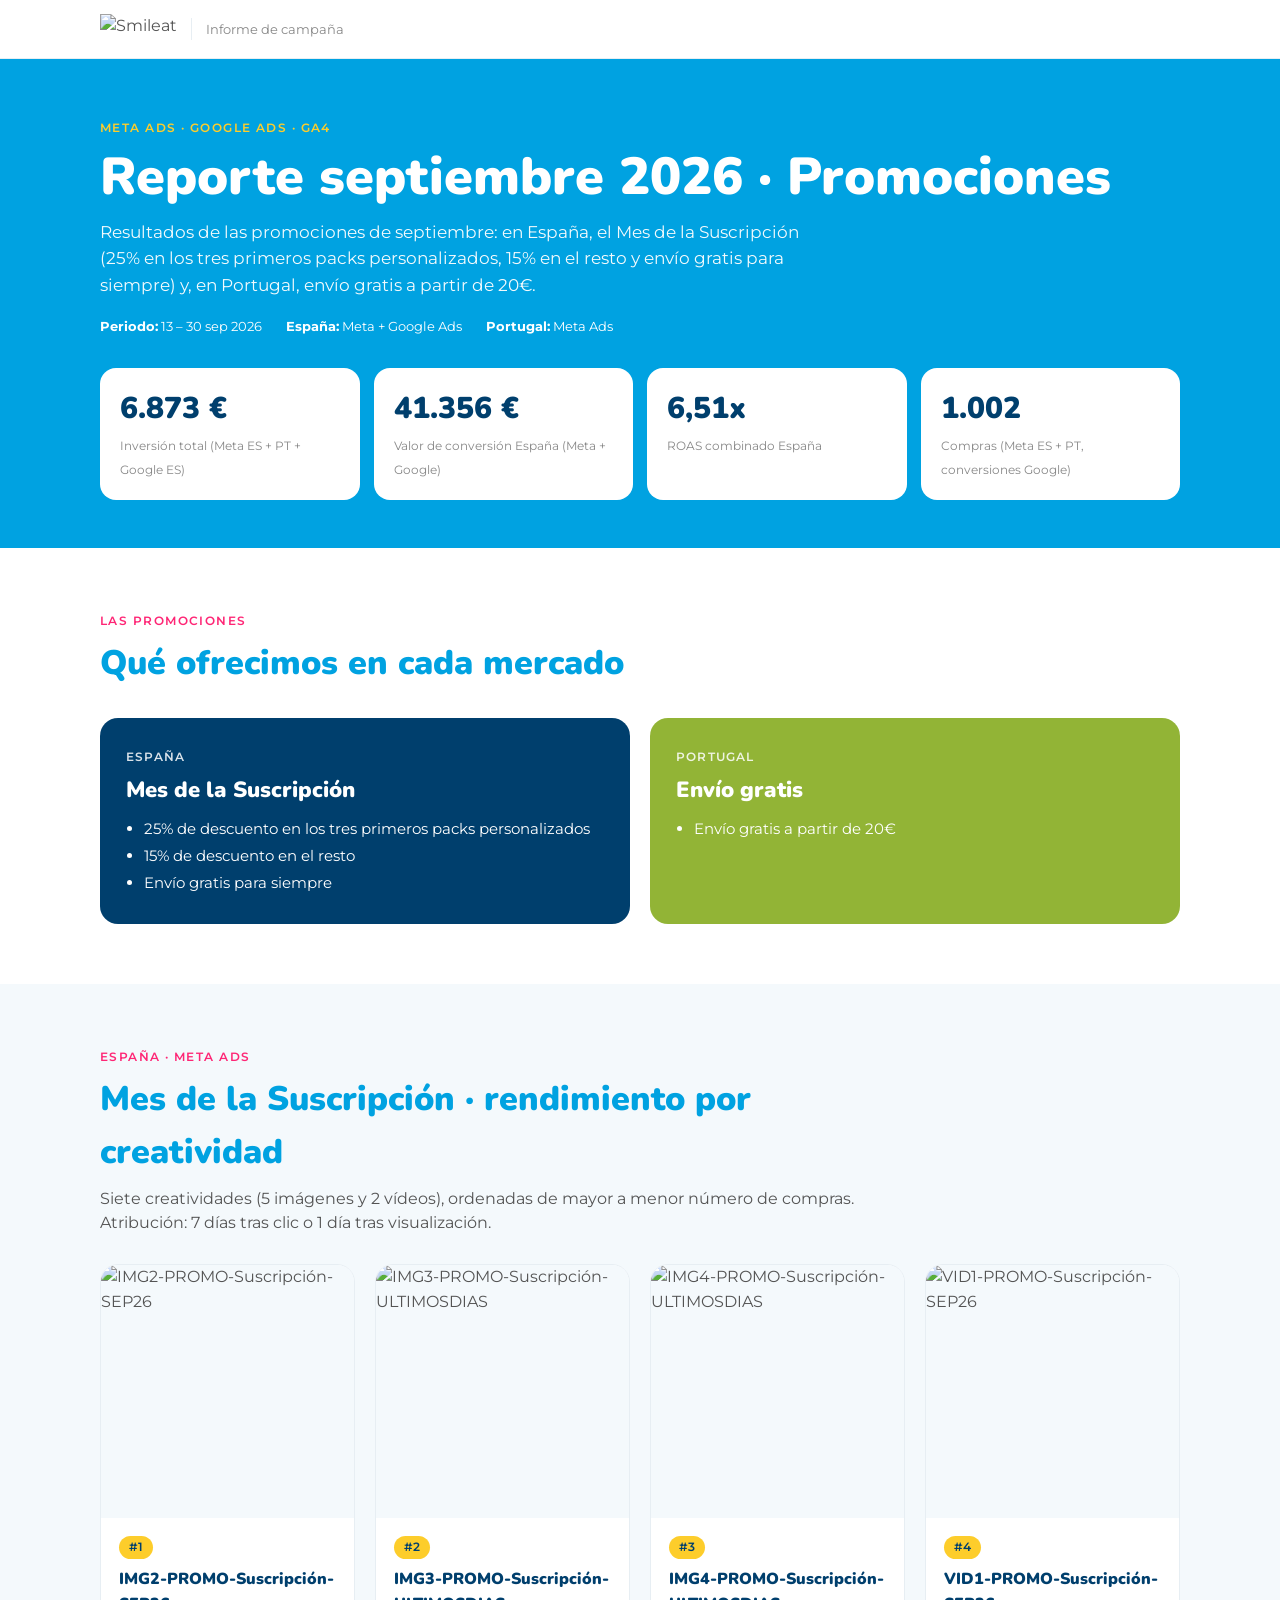
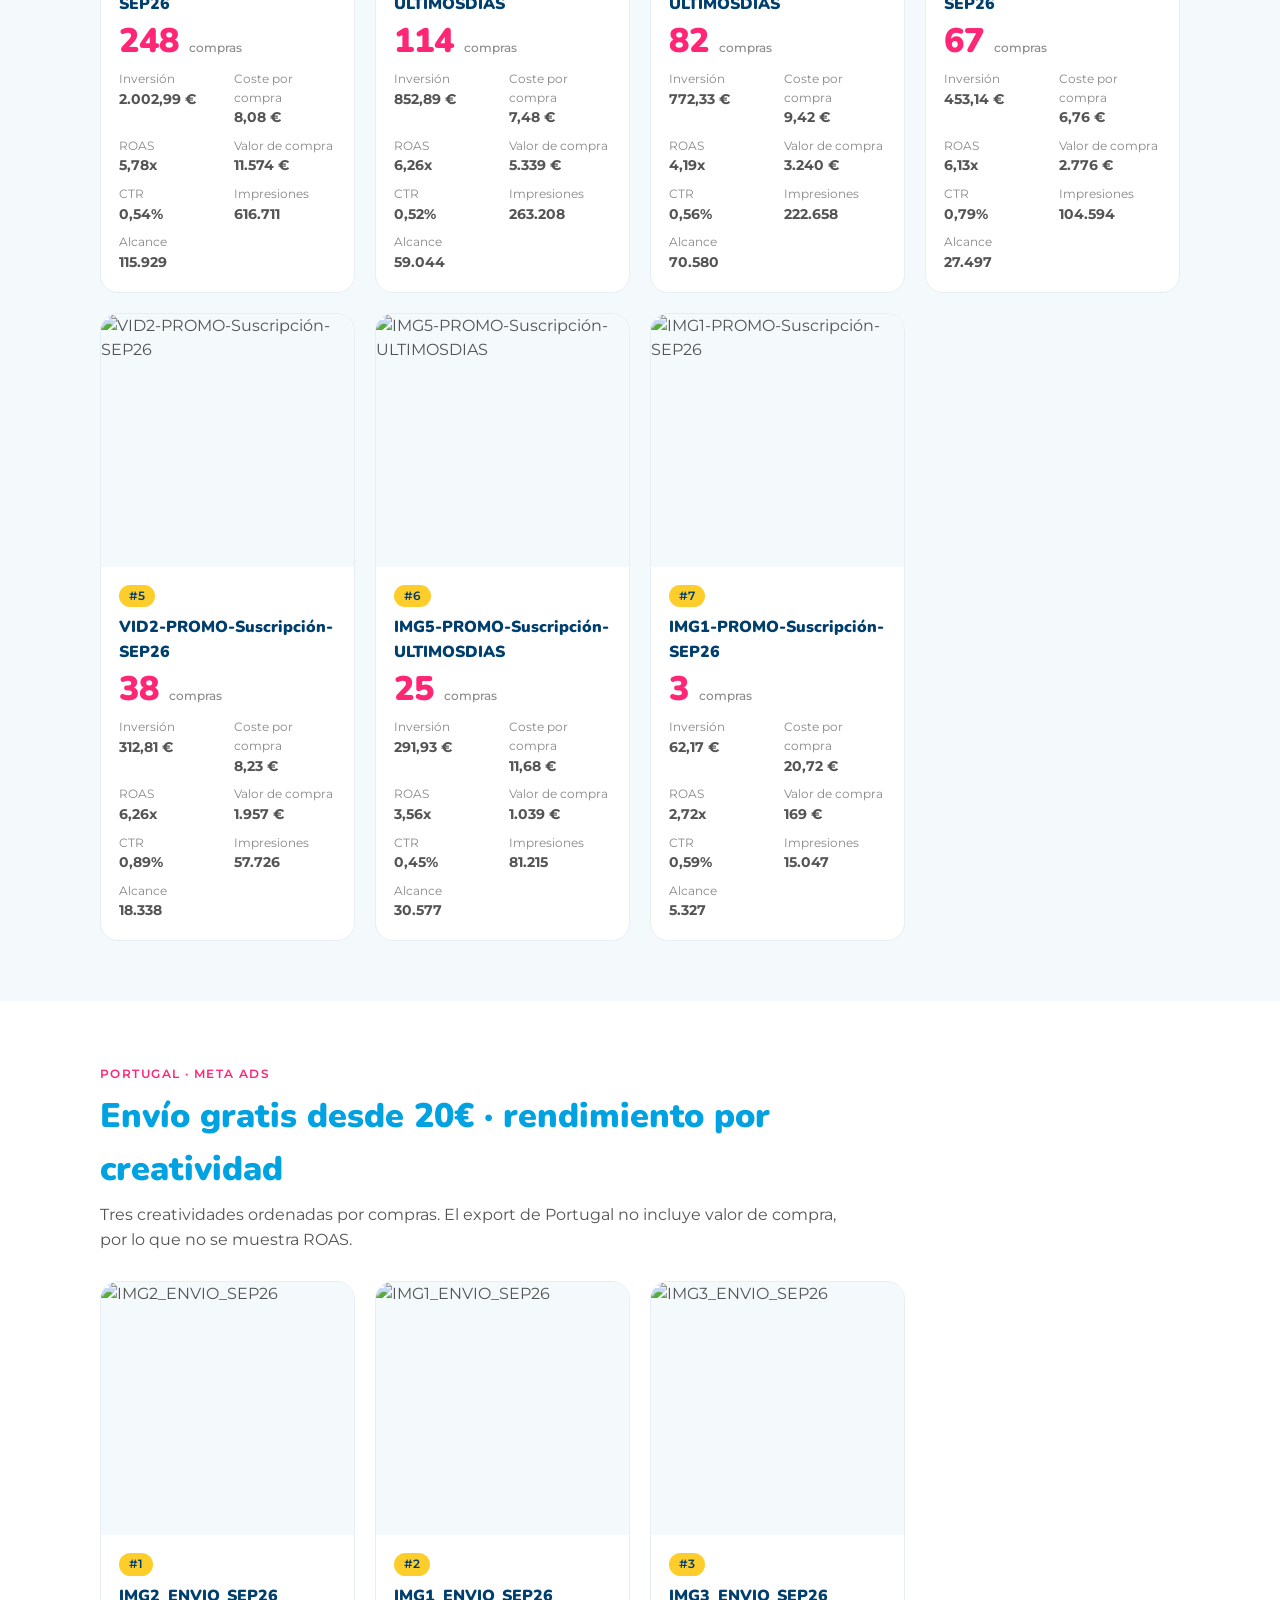
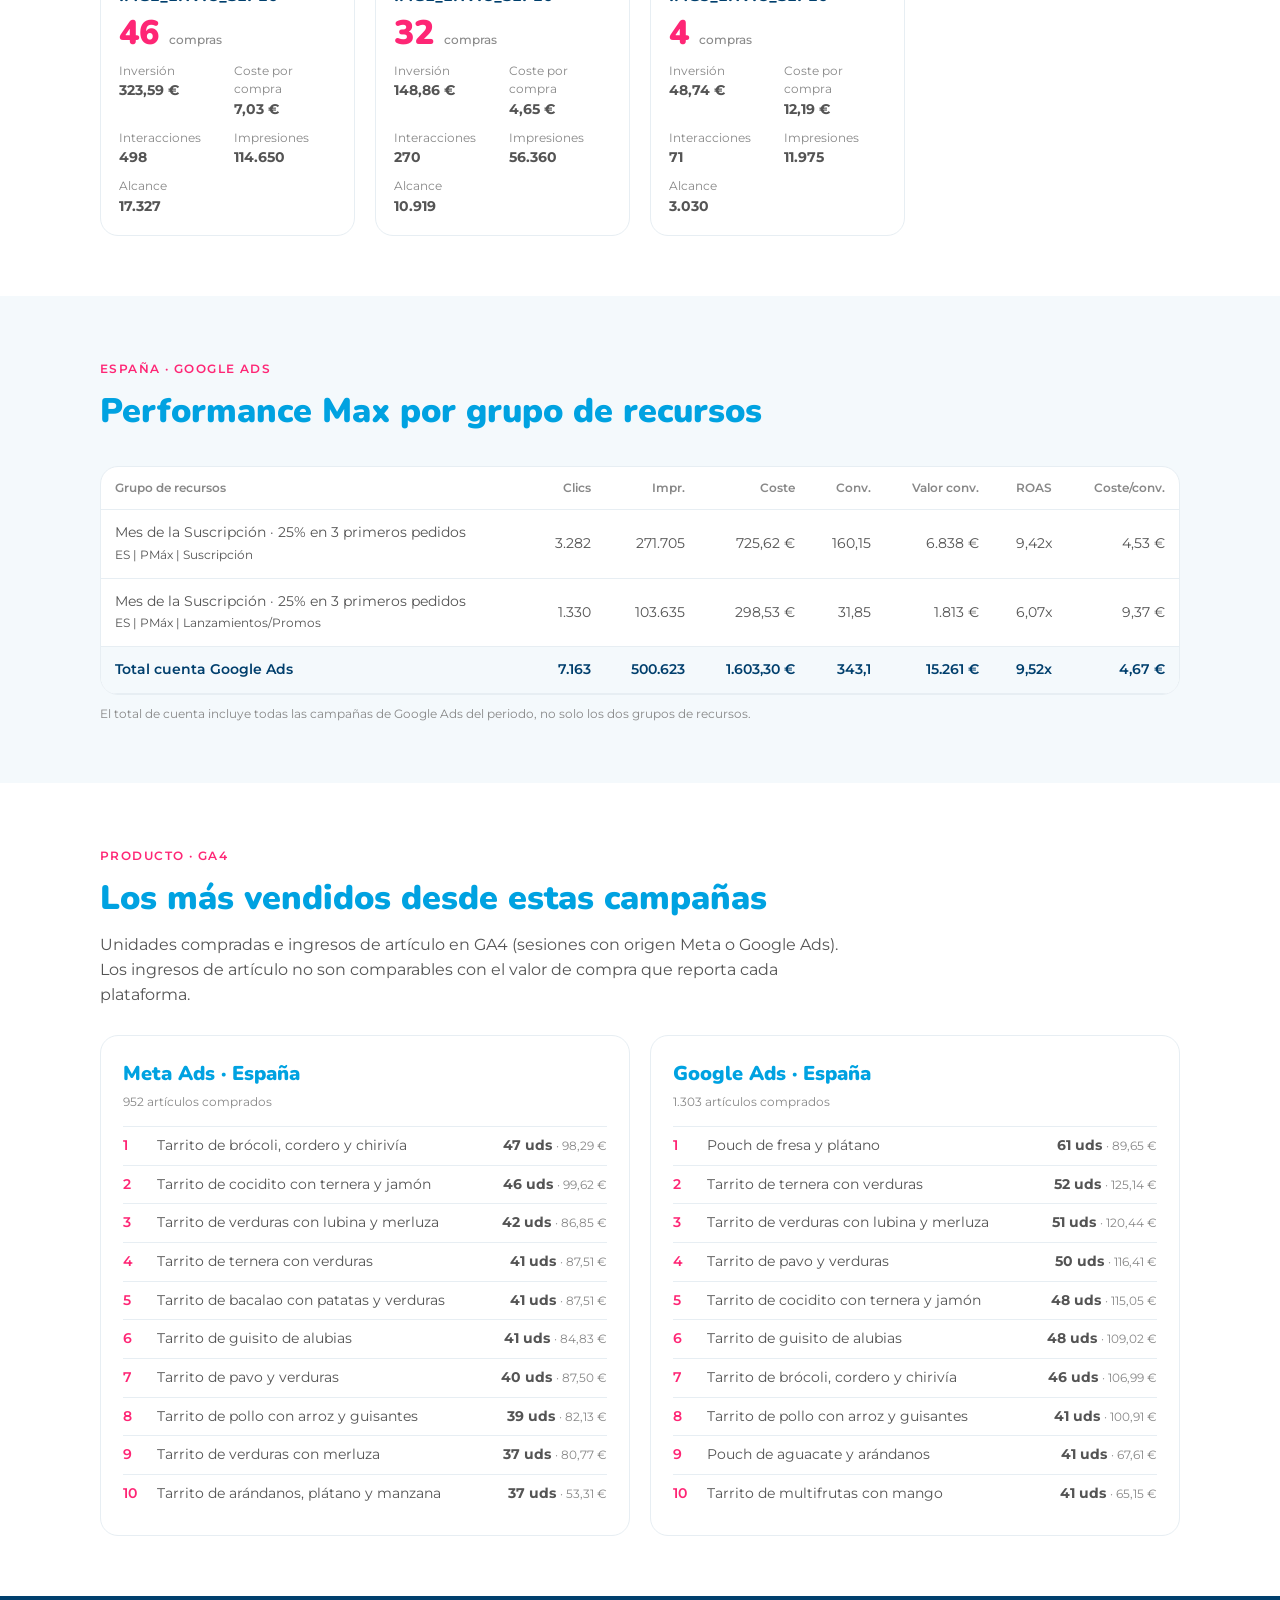
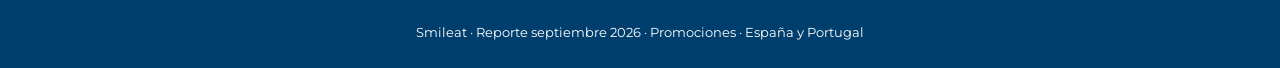
==== index.html @ 2304c6d6 "Add files via upload" ====
<!doctype html>
<html lang="es">
<head>
<meta charset="UTF-8">
<meta name="viewport" content="width=device-width, initial-scale=1.0">
<title>Smileat · Reporte septiembre 2026 · Promociones</title>
<link rel="icon" type="image/png" sizes="32x32" href="assets/favicon-32.png">
<link rel="icon" type="image/png" sizes="192x192" href="assets/favicon-192.png">
<link rel="apple-touch-icon" href="assets/favicon-180.png">
<link rel="preconnect" href="https://fonts.googleapis.com">
<link href="https://fonts.googleapis.com/css2?family=Montserrat:wght@400;500;600&family=Nunito:wght@800;900&display=swap" rel="stylesheet">
<link rel="stylesheet" href="style.css">
</head>
<body>

  <header class="site-header">
    <div class="wrap">
      <div class="brand">
        <img class="brand-logo" src="assets/logo-smileat-header.png" alt="Smileat">
        <span class="brand-div"></span>
        <span class="header-tag">Informe de campaña</span>
      </div>
    </div>
  </header>

  <section class="hero">
    <div class="wrap">
      <span class="eyebrow">Meta Ads · Google Ads · GA4</span>
      <h1>Reporte septiembre 2026 · Promociones</h1>
      <p class="lede" id="hero-lede"></p>
      <div class="hero-meta">
        <span><b>Periodo:</b> 13 – 30 sep 2026</span>
        <span><b>España:</b> Meta + Google Ads</span>
        <span><b>Portugal:</b> Meta Ads</span>
      </div>
      <div class="kpi-row" id="kpi-row"></div>
    </div>
  </section>

  <section class="block">
    <div class="wrap">
      <div class="block-head">
        <span class="kicker">Las promociones</span>
        <h2>Qué ofrecimos en cada mercado</h2>
      </div>
      <div class="promo-grid" id="promo-grid"></div>
    </div>
  </section>

  <section class="block tint">
    <div class="wrap">
      <div class="block-head">
        <span class="kicker">España · Meta Ads</span>
        <h2>Mes de la Suscripción · rendimiento por creatividad</h2>
        <p>Siete creatividades (5 imágenes y 2 vídeos), ordenadas de mayor a menor número de compras. Atribución: 7 días tras clic o 1 día tras visualización.</p>
      </div>
      <div class="creative-grid" id="grid-es"></div>
    </div>
  </section>

  <section class="block">
    <div class="wrap">
      <div class="block-head">
        <span class="kicker">Portugal · Meta Ads</span>
        <h2>Envío gratis desde 20€ · rendimiento por creatividad</h2>
        <p>Tres creatividades ordenadas por compras. El export de Portugal no incluye valor de compra, por lo que no se muestra ROAS.</p>
      </div>
      <div class="creative-grid" id="grid-pt"></div>
    </div>
  </section>

  <section class="block tint">
    <div class="wrap">
      <div class="block-head">
        <span class="kicker">España · Google Ads</span>
        <h2>Performance Max por grupo de recursos</h2>
      </div>
      <div id="google-block"></div>
    </div>
  </section>

  <section class="block">
    <div class="wrap">
      <div class="block-head">
        <span class="kicker">Producto · GA4</span>
        <h2>Los más vendidos desde estas campañas</h2>
        <p>Unidades compradas e ingresos de artículo en GA4 (sesiones con origen Meta o Google Ads). Los ingresos de artículo no son comparables con el valor de compra que reporta cada plataforma.</p>
      </div>
      <div class="split-grid" id="split-grid"></div>
    </div>
  </section>

  <footer class="site-footer">Smileat · Reporte septiembre 2026 · Promociones · España y Portugal</footer>

  <script src="data.js"></script>
  <script src="app.js"></script>
</body>
</html>
---- style.css ----
:root{--blue:#00a2e1;--navy:#003f6d;--green:#92b436;--pink:#fe2675;--yellow:#fdcd2b;--g1:#545454;--g2:#888;--line:#e7eef3;--tint:#f4f9fc}
*{box-sizing:border-box;margin:0}
body{font-family:'Montserrat',system-ui,sans-serif;color:var(--g1);line-height:1.55;background:#fff}
h1,h2,h3,.kpi b,.big{font-family:'Nunito',sans-serif;font-weight:900;color:var(--blue)}
.wrap{max-width:1120px;margin:0 auto;padding:0 20px}
.site-header{border-bottom:1px solid var(--line);padding:14px 0;background:#fff;position:sticky;top:0;z-index:5}
.brand{display:flex;align-items:center;gap:14px}.brand-logo{height:30px}.brand-div{width:1px;height:22px;background:var(--line)}
.header-tag{font-size:13px;color:var(--g2)}
.hero{background:var(--blue);color:#fff;padding:56px 0 48px}
.hero h1{color:#fff;font-size:clamp(32px,5vw,52px);line-height:1.1;margin:8px 0 14px}
.eyebrow,.kicker{font-size:12px;letter-spacing:.12em;text-transform:uppercase;font-weight:600}
.eyebrow{color:var(--yellow)}.kicker{color:var(--pink)}
.lede{max-width:720px;font-size:17px;opacity:.95}
.hero-meta{display:flex;flex-wrap:wrap;gap:8px 24px;margin-top:18px;font-size:13px}
.kpi-row{display:grid;grid-template-columns:repeat(auto-fit,minmax(200px,1fr));gap:14px;margin-top:32px}
.kpi{background:#fff;color:var(--g1);border-radius:16px;padding:18px 20px}
.kpi b{display:block;font-size:30px;color:var(--navy)}.kpi span{font-size:12px;color:var(--g2)}
.block{padding:60px 0}.tint{background:var(--tint)}
.block-head{margin-bottom:28px;max-width:760px}.block-head h2{font-size:clamp(24px,3.4vw,34px);margin:4px 0 8px}
.promo-grid,.split-grid{display:grid;grid-template-columns:repeat(auto-fit,minmax(320px,1fr));gap:20px}
.promo{border-radius:18px;padding:26px;color:#fff}.promo.es{background:var(--navy)}.promo.pt{background:var(--green)}
.promo h3{color:#fff;font-size:22px;margin:4px 0 10px}.promo .flag{font-size:12px;letter-spacing:.1em;font-weight:600;opacity:.85}
.promo ul{padding-left:18px;font-size:15px}.promo li{margin:4px 0}
.creative-grid{display:grid;grid-template-columns:repeat(auto-fill,minmax(250px,1fr));gap:20px}
.card{background:#fff;border:1px solid var(--line);border-radius:18px;overflow:hidden;display:flex;flex-direction:column}
.card img{width:100%;aspect-ratio:1;object-fit:cover;display:block;background:var(--tint)}
.card .body{padding:16px 18px 18px}
.rank{display:inline-block;background:var(--yellow);color:var(--navy);font-weight:600;font-size:12px;border-radius:99px;padding:2px 10px}
.card h3{font-size:16px;margin:8px 0 2px;color:var(--navy);word-break:break-word}
.big{font-size:34px;color:var(--pink);line-height:1.1;margin:6px 0 10px}.big small{font-family:'Montserrat';font-weight:500;font-size:12px;color:var(--g2)}
.stats{display:grid;grid-template-columns:1fr 1fr;gap:8px 12px;font-size:12px}.stats span{display:block;color:var(--g2)}.stats b{font-size:14px;color:var(--g1)}
.tbl{overflow-x:auto;background:#fff;border:1px solid var(--line);border-radius:18px}
table{width:100%;border-collapse:collapse;font-size:14px;min-width:640px}
th,td{padding:12px 14px;text-align:right;border-bottom:1px solid var(--line)}th:first-child,td:first-child{text-align:left}
th{font-size:12px;color:var(--g2);font-weight:600}tr.total td{background:var(--tint);font-weight:600;color:var(--navy)}
.panel{background:#fff;border:1px solid var(--line);border-radius:18px;padding:22px}
.panel h3{font-size:20px;margin-bottom:4px}.panel .sub{font-size:12px;color:var(--g2);margin-bottom:14px}
.prod{display:grid;grid-template-columns:24px 1fr auto;gap:10px;align-items:center;padding:8px 0;border-top:1px solid var(--line);font-size:14px}
.prod i{font-style:normal;font-weight:600;color:var(--pink)}.prod em{font-style:normal;color:var(--g2);font-size:12px}
.site-footer{background:var(--navy);color:#fff;text-align:center;font-size:13px;padding:26px 20px}
@media(max-width:600px){.block{padding:40px 0}}
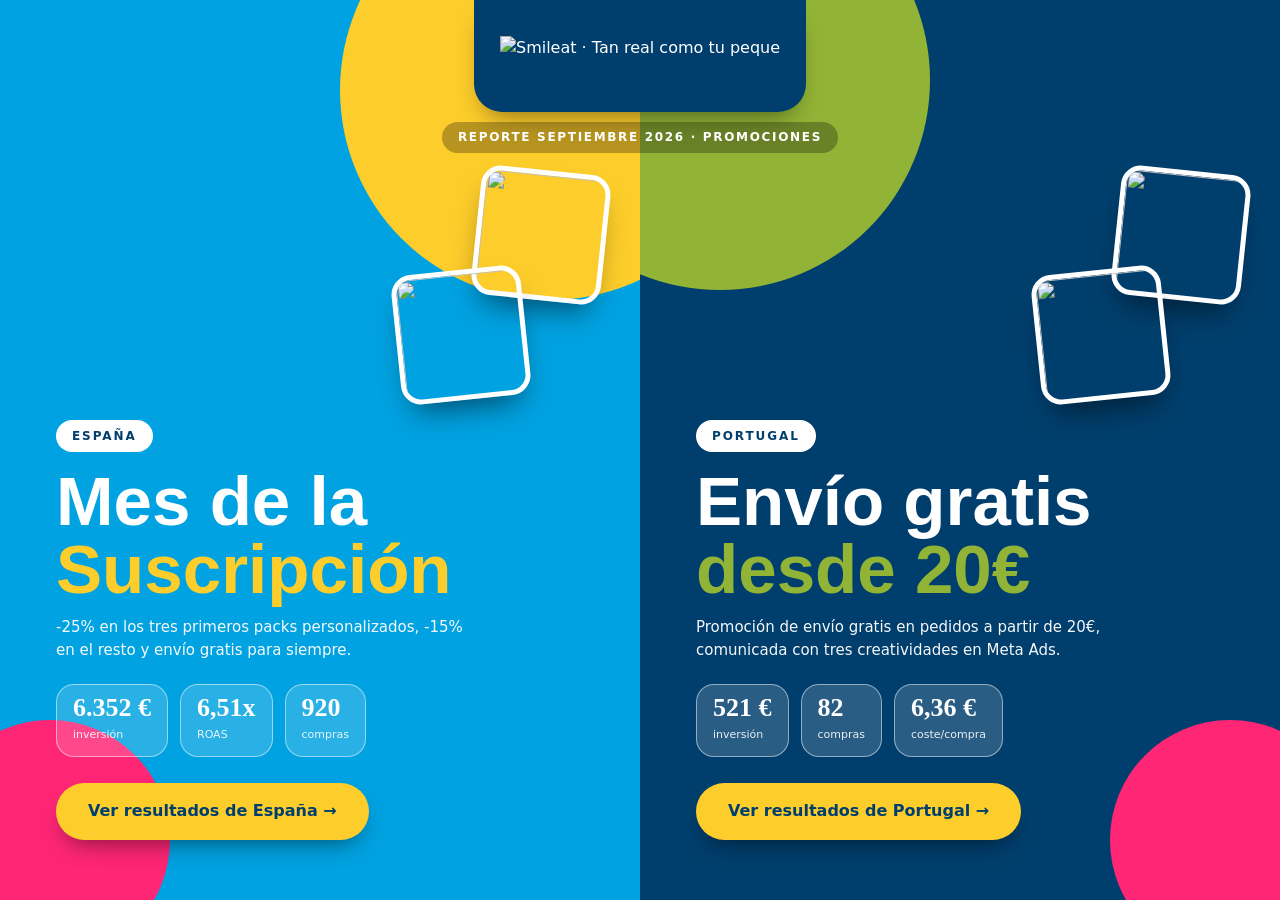
==== commit ccc8ae93: "Add files via upload" ====
--- a/index.html
+++ b/index.html
@@ -7,92 +7,38 @@
 <link rel="icon" type="image/png" sizes="32x32" href="assets/favicon-32.png">
 <link rel="icon" type="image/png" sizes="192x192" href="assets/favicon-192.png">
 <link rel="apple-touch-icon" href="assets/favicon-180.png">
-<link rel="preconnect" href="https://fonts.googleapis.com">
-<link href="https://fonts.googleapis.com/css2?family=Montserrat:wght@400;500;600&family=Nunito:wght@800;900&display=swap" rel="stylesheet">
 <link rel="stylesheet" href="style.css">
 </head>
 <body>
+<main class="gate">
+  <div class="gate-top"><div class="lg"><img src="assets/logo-claim-blanco.png" alt="Smileat · Tan real como tu peque"></div><span>Reporte septiembre 2026 · Promociones</span></div>
 
-  <header class="site-header">
-    <div class="wrap">
-      <div class="brand">
-        <img class="brand-logo" src="assets/logo-smileat-header.png" alt="Smileat">
-        <span class="brand-div"></span>
-        <span class="header-tag">Informe de campaña</span>
-      </div>
-    </div>
-  </header>
+  <a class="door es" href="espana.html">
+    <i class="blob b1"></i><i class="blob b2"></i>
+    <div class="pics"><img src="assets/es/img2.jpg" alt=""><img src="assets/es/img3.jpg" alt=""></div>
+    <span class="flagl">ESPAÑA</span>
+    <h2>Mes de la <em>Suscripción</em></h2>
+    <p class="d">-25% en los tres primeros packs personalizados, -15% en el resto y envío gratis para siempre.</p>
+    <div class="mini" id="mini-es"></div>
+    <span class="go">Ver resultados de España →</span>
+  </a>
 
-  <section class="hero">
-    <div class="wrap">
-      <span class="eyebrow">Meta Ads · Google Ads · GA4</span>
-      <h1>Reporte septiembre 2026 · Promociones</h1>
-      <p class="lede" id="hero-lede"></p>
-      <div class="hero-meta">
-        <span><b>Periodo:</b> 13 – 30 sep 2026</span>
-        <span><b>España:</b> Meta + Google Ads</span>
-        <span><b>Portugal:</b> Meta Ads</span>
-      </div>
-      <div class="kpi-row" id="kpi-row"></div>
-    </div>
-  </section>
-
-  <section class="block">
-    <div class="wrap">
-      <div class="block-head">
-        <span class="kicker">Las promociones</span>
-        <h2>Qué ofrecimos en cada mercado</h2>
-      </div>
-      <div class="promo-grid" id="promo-grid"></div>
-    </div>
-  </section>
-
-  <section class="block tint">
-    <div class="wrap">
-      <div class="block-head">
-        <span class="kicker">España · Meta Ads</span>
-        <h2>Mes de la Suscripción · rendimiento por creatividad</h2>
-        <p>Siete creatividades (5 imágenes y 2 vídeos), ordenadas de mayor a menor número de compras. Atribución: 7 días tras clic o 1 día tras visualización.</p>
-      </div>
-      <div class="creative-grid" id="grid-es"></div>
-    </div>
-  </section>
-
-  <section class="block">
-    <div class="wrap">
-      <div class="block-head">
-        <span class="kicker">Portugal · Meta Ads</span>
-        <h2>Envío gratis desde 20€ · rendimiento por creatividad</h2>
-        <p>Tres creatividades ordenadas por compras. El export de Portugal no incluye valor de compra, por lo que no se muestra ROAS.</p>
-      </div>
-      <div class="creative-grid" id="grid-pt"></div>
-    </div>
-  </section>
-
-  <section class="block tint">
-    <div class="wrap">
-      <div class="block-head">
-        <span class="kicker">España · Google Ads</span>
-        <h2>Performance Max por grupo de recursos</h2>
-      </div>
-      <div id="google-block"></div>
-    </div>
-  </section>
-
-  <section class="block">
-    <div class="wrap">
-      <div class="block-head">
-        <span class="kicker">Producto · GA4</span>
-        <h2>Los más vendidos desde estas campañas</h2>
-        <p>Unidades compradas e ingresos de artículo en GA4 (sesiones con origen Meta o Google Ads). Los ingresos de artículo no son comparables con el valor de compra que reporta cada plataforma.</p>
-      </div>
-      <div class="split-grid" id="split-grid"></div>
-    </div>
-  </section>
-
-  <footer class="site-footer">Smileat · Reporte septiembre 2026 · Promociones · España y Portugal</footer>
-
-  <script src="data.js"></script>
-  <script src="app.js"></script>
+  <a class="door pt" href="portugal.html">
+    <i class="blob b1"></i><i class="blob b2"></i>
+    <div class="pics"><img src="assets/pt/img1.jpg" alt=""><img src="assets/pt/img2.jpg" alt=""></div>
+    <span class="flagl">PORTUGAL</span>
+    <h2>Envío gratis <em>desde 20€</em></h2>
+    <p class="d">Promoción de envío gratis en pedidos a partir de 20€, comunicada con tres creatividades en Meta Ads.</p>
+    <div class="mini" id="mini-pt"></div>
+    <span class="go">Ver resultados de Portugal →</span>
+  </a>
+</main>
+<script src="data.js"></script><script src="common.js"></script>
+<script>
+const T=DATA.totals,G=DATA.google.account,sp=T.spend_meta_es+G.cost,vl=T.val_meta_es+G.val;
+const m=(a)=>a.map(([v,l])=>`<div><b>${v}</b><span>${l}</span></div>`).join('');
+$('mini-es').innerHTML=m([[eur(sp),'inversión'],[x(vl/sp),'ROAS'],[num(T.res_meta_es+Math.round(G.conv)),'compras']]);
+$('mini-pt').innerHTML=m([[eur(T.spend_pt),'inversión'],[num(T.res_pt),'compras'],[eur(T.spend_pt/T.res_pt,2),'coste/compra']]);
+</script>
 </body>
 </html>
--- a/style.css
+++ b/style.css
@@ -1,41 +1,152 @@
-:root{--blue:#00a2e1;--navy:#003f6d;--green:#92b436;--pink:#fe2675;--yellow:#fdcd2b;--g1:#545454;--g2:#888;--line:#e7eef3;--tint:#f4f9fc}
-*{box-sizing:border-box;margin:0}
-body{font-family:'Montserrat',system-ui,sans-serif;color:var(--g1);line-height:1.55;background:#fff}
-h1,h2,h3,.kpi b,.big{font-family:'Nunito',sans-serif;font-weight:900;color:var(--blue)}
-.wrap{max-width:1120px;margin:0 auto;padding:0 20px}
-.site-header{border-bottom:1px solid var(--line);padding:14px 0;background:#fff;position:sticky;top:0;z-index:5}
-.brand{display:flex;align-items:center;gap:14px}.brand-logo{height:30px}.brand-div{width:1px;height:22px;background:var(--line)}
-.header-tag{font-size:13px;color:var(--g2)}
-.hero{background:var(--blue);color:#fff;padding:56px 0 48px}
-.hero h1{color:#fff;font-size:clamp(32px,5vw,52px);line-height:1.1;margin:8px 0 14px}
-.eyebrow,.kicker{font-size:12px;letter-spacing:.12em;text-transform:uppercase;font-weight:600}
-.eyebrow{color:var(--yellow)}.kicker{color:var(--pink)}
-.lede{max-width:720px;font-size:17px;opacity:.95}
-.hero-meta{display:flex;flex-wrap:wrap;gap:8px 24px;margin-top:18px;font-size:13px}
-.kpi-row{display:grid;grid-template-columns:repeat(auto-fit,minmax(200px,1fr));gap:14px;margin-top:32px}
-.kpi{background:#fff;color:var(--g1);border-radius:16px;padding:18px 20px}
-.kpi b{display:block;font-size:30px;color:var(--navy)}.kpi span{font-size:12px;color:var(--g2)}
-.block{padding:60px 0}.tint{background:var(--tint)}
-.block-head{margin-bottom:28px;max-width:760px}.block-head h2{font-size:clamp(24px,3.4vw,34px);margin:4px 0 8px}
-.promo-grid,.split-grid{display:grid;grid-template-columns:repeat(auto-fit,minmax(320px,1fr));gap:20px}
-.promo{border-radius:18px;padding:26px;color:#fff}.promo.es{background:var(--navy)}.promo.pt{background:var(--green)}
-.promo h3{color:#fff;font-size:22px;margin:4px 0 10px}.promo .flag{font-size:12px;letter-spacing:.1em;font-weight:600;opacity:.85}
-.promo ul{padding-left:18px;font-size:15px}.promo li{margin:4px 0}
-.creative-grid{display:grid;grid-template-columns:repeat(auto-fill,minmax(250px,1fr));gap:20px}
-.card{background:#fff;border:1px solid var(--line);border-radius:18px;overflow:hidden;display:flex;flex-direction:column}
-.card img{width:100%;aspect-ratio:1;object-fit:cover;display:block;background:var(--tint)}
-.card .body{padding:16px 18px 18px}
-.rank{display:inline-block;background:var(--yellow);color:var(--navy);font-weight:600;font-size:12px;border-radius:99px;padding:2px 10px}
-.card h3{font-size:16px;margin:8px 0 2px;color:var(--navy);word-break:break-word}
-.big{font-size:34px;color:var(--pink);line-height:1.1;margin:6px 0 10px}.big small{font-family:'Montserrat';font-weight:500;font-size:12px;color:var(--g2)}
-.stats{display:grid;grid-template-columns:1fr 1fr;gap:8px 12px;font-size:12px}.stats span{display:block;color:var(--g2)}.stats b{font-size:14px;color:var(--g1)}
-.tbl{overflow-x:auto;background:#fff;border:1px solid var(--line);border-radius:18px}
-table{width:100%;border-collapse:collapse;font-size:14px;min-width:640px}
-th,td{padding:12px 14px;text-align:right;border-bottom:1px solid var(--line)}th:first-child,td:first-child{text-align:left}
-th{font-size:12px;color:var(--g2);font-weight:600}tr.total td{background:var(--tint);font-weight:600;color:var(--navy)}
-.panel{background:#fff;border:1px solid var(--line);border-radius:18px;padding:22px}
-.panel h3{font-size:20px;margin-bottom:4px}.panel .sub{font-size:12px;color:var(--g2);margin-bottom:14px}
-.prod{display:grid;grid-template-columns:24px 1fr auto;gap:10px;align-items:center;padding:8px 0;border-top:1px solid var(--line);font-size:14px}
-.prod i{font-style:normal;font-weight:600;color:var(--pink)}.prod em{font-style:normal;color:var(--g2);font-size:12px}
-.site-footer{background:var(--navy);color:#fff;text-align:center;font-size:13px;padding:26px 20px}
-@media(max-width:600px){.block{padding:40px 0}}
+@font-face{font-family:'Nunito';font-weight:800;font-display:swap;src:url(assets/fonts/nunito-latin-800-normal.woff2) format('woff2')}
+@font-face{font-family:'Nunito';font-weight:900;font-display:swap;src:url(assets/fonts/nunito-latin-900-normal.woff2) format('woff2')}
+@font-face{font-family:'Montserrat';font-weight:400;font-display:swap;src:url(assets/fonts/montserrat-latin-400-normal.woff2) format('woff2')}
+@font-face{font-family:'Montserrat';font-weight:500;font-display:swap;src:url(assets/fonts/montserrat-latin-500-normal.woff2) format('woff2')}
+@font-face{font-family:'Montserrat';font-weight:600;font-display:swap;src:url(assets/fonts/montserrat-latin-600-normal.woff2) format('woff2')}
+:root{--blue:#00a2e1;--blue2:#0084b9;--navy:#003f6d;--green:#92b436;--pink:#fe2675;--yellow:#fdcd2b;--purple:#6a1e93;--orange:#fe8100;--g1:#545454;--g2:#888;--line:#e3edf3;--tint:#eef7fc;--cream:#fff8dd;--r:26px;--sh:0 18px 40px -18px rgba(0,63,109,.35)}
+*{box-sizing:border-box;margin:0;padding:0}html{scroll-behavior:smooth}
+body{font-family:'Montserrat',system-ui,sans-serif;color:var(--g1);line-height:1.55;background:#fff;-webkit-font-smoothing:antialiased;overflow-x:hidden}
+h1,h2,h3,.num{font-family:'Nunito',sans-serif;font-weight:900}
+.wrap{max-width:1180px;margin:0 auto;padding:0 24px}img{max-width:100%;display:block}a{color:inherit}
+
+/* header */
+.site-header{background:rgba(255,255,255,.95);backdrop-filter:blur(10px);position:sticky;top:0;z-index:30;box-shadow:0 2px 20px -10px rgba(0,63,109,.4)}
+.site-header .wrap{display:flex;align-items:center;justify-content:space-between;height:72px;gap:16px}
+.brand{display:flex;align-items:center;gap:14px;text-decoration:none}.brand-logo{height:36px;width:auto}
+.header-tag{font-size:12px;color:var(--g2);font-weight:500;padding-left:14px;border-left:1px solid var(--line)}
+.nav{display:flex;gap:4px;background:var(--tint);padding:5px;border-radius:99px}
+.nav a{font-size:13px;font-weight:600;text-decoration:none;color:var(--navy);padding:9px 20px;border-radius:99px;transition:.2s}
+.nav a.on{background:var(--pink);color:#fff;box-shadow:0 6px 16px -6px var(--pink)}.nav a:not(.on):hover{background:#fff}
+
+/* hero */
+.hero{position:relative;overflow:hidden;color:#fff;padding:70px 0 170px;background:var(--blue)}
+.hero.pt{background:var(--navy)}
+.hero .blob{position:absolute;border-radius:50%;pointer-events:none}
+.hero .b1{width:520px;height:520px;right:-140px;top:-200px;background:var(--yellow);opacity:.95}
+.hero.pt .b1{background:var(--green)}
+.hero .b2{width:260px;height:260px;left:-80px;bottom:60px;background:var(--pink);opacity:.9}
+.hero .b3{width:90px;height:90px;left:46%;top:46px;background:#fff;opacity:.18}
+.hero .wrap{position:relative;z-index:1;display:grid;grid-template-columns:1.1fr 1fr;gap:30px;align-items:center}
+.eyebrow{display:inline-block;font-size:11px;letter-spacing:.14em;text-transform:uppercase;font-weight:600;background:#fff;color:var(--blue);padding:7px 16px;border-radius:99px;margin-bottom:20px}
+.hero.pt .eyebrow{color:var(--navy)}
+.hero h1{font-size:clamp(42px,6.6vw,84px);line-height:.98;color:#fff;margin-bottom:20px;letter-spacing:-.01em}
+.hero h1 em{font-style:normal;color:var(--yellow);display:block}
+.hero.pt h1 em{color:var(--green)}
+.lede{font-size:17px;max-width:520px;opacity:.97}
+.chips{display:flex;flex-wrap:wrap;gap:8px;margin-top:24px}
+.chip{font-size:12px;font-weight:600;padding:7px 15px;border-radius:99px;background:rgba(255,255,255,.18);border:1.5px solid rgba(255,255,255,.55)}
+.collage{position:relative;height:430px}
+.collage img{position:absolute;border-radius:24px;border:6px solid #fff;box-shadow:0 24px 40px -16px rgba(0,30,60,.6);object-fit:cover;background:#fff}
+.collage .c1{width:250px;height:250px;left:2%;top:20px;transform:rotate(-6deg)}
+.collage .c2{width:270px;height:270px;right:0;top:0;transform:rotate(5deg)}
+.collage .c3{width:240px;height:240px;left:26%;bottom:0;transform:rotate(-2deg);z-index:2}
+.sticker{position:absolute;z-index:4;right:6%;bottom:6px;width:150px;height:150px;border-radius:50%;background:var(--pink);color:#fff;display:flex;flex-direction:column;align-items:center;justify-content:center;transform:rotate(10deg);box-shadow:0 14px 26px -10px rgba(0,0,0,.5);border:5px dashed rgba(255,255,255,.85);text-align:center;line-height:1}
+.sticker b{font-family:'Nunito';font-weight:900;font-size:40px}.sticker span{font-size:11px;font-weight:600;letter-spacing:.06em;margin-top:5px;padding:0 10px}
+.wave{position:absolute;left:0;right:0;bottom:-1px;height:90px;z-index:2}.wave svg{display:block;width:100%;height:100%}
+
+/* kpis */
+.kpis{margin-top:-92px;position:relative;z-index:5}
+.kpi-row{display:grid;grid-template-columns:repeat(auto-fit,minmax(210px,1fr));gap:18px}
+.kpi{border-radius:var(--r);padding:26px 24px;background:var(--c);color:#fff;box-shadow:var(--sh);position:relative;overflow:hidden}
+.kpi:after{content:"";position:absolute;right:-28px;bottom:-28px;width:96px;height:96px;border-radius:50%;background:rgba(255,255,255,.18)}
+.kpi .num{display:block;font-size:36px;line-height:1.05;white-space:nowrap}.kpi span{font-size:12.5px;display:block;margin-top:6px;font-weight:500;opacity:.95}
+.kpi.dk{color:var(--navy)}
+
+/* sections */
+.block{padding:90px 0 20px}
+.block-head{margin-bottom:34px;max-width:800px}
+.kicker{display:inline-block;font-size:11px;letter-spacing:.14em;text-transform:uppercase;font-weight:600;color:#fff;background:var(--pink);padding:6px 15px;border-radius:99px;margin-bottom:12px}
+.block-head h2{font-size:clamp(30px,4.4vw,50px);color:var(--navy);line-height:1.04;margin-bottom:12px}
+.block-head h2 u{text-decoration:none;background:linear-gradient(transparent 62%,var(--yellow) 62%,var(--yellow) 90%,transparent 90%);padding:0 4px}
+.block-head p{font-size:15px;color:var(--g2)}
+.band{padding:80px 0 90px;margin-top:80px;position:relative}
+.band.sky{background:var(--tint)}.band.cream{background:var(--cream)}.band.dark{background:var(--navy);color:#fff}
+.band.dark .block-head h2{color:#fff}.band.dark .block-head p{color:rgba(255,255,255,.75)}.band.dark .kicker{background:var(--yellow);color:var(--navy)}
+
+/* insights */
+.insights{display:grid;grid-template-columns:repeat(auto-fit,minmax(250px,1fr));gap:20px}
+.insight{border-radius:var(--r);padding:28px 26px;color:#fff;background:var(--c);box-shadow:var(--sh)}
+.insight:nth-child(odd){transform:rotate(-1deg)}.insight:nth-child(even){transform:rotate(1deg)}
+.insight .num{font-size:56px;line-height:1;color:#fff}.insight p{font-size:14px;margin-top:10px;opacity:.97;font-weight:500}
+
+/* creatives */
+.creative-grid{display:grid;grid-template-columns:repeat(auto-fill,minmax(262px,1fr));gap:24px}
+.card{background:#fff;border-radius:var(--r);overflow:hidden;display:flex;flex-direction:column;box-shadow:var(--sh);transition:transform .25s,box-shadow .25s;position:relative}
+.card:hover{transform:translateY(-6px) rotate(-.4deg)}
+.media{position:relative;background:var(--tint)}.media img{width:100%;aspect-ratio:1;object-fit:cover}
+.rank{position:absolute;left:14px;top:14px;width:44px;height:44px;border-radius:50%;background:var(--yellow);color:var(--navy);font-family:'Nunito';font-weight:900;font-size:19px;display:grid;place-items:center;box-shadow:0 6px 14px -4px rgba(0,0,0,.45)}
+.tag{position:absolute;right:14px;top:14px;background:var(--navy);color:#fff;font-size:11px;font-weight:600;padding:5px 13px;border-radius:99px}
+.play{position:absolute;left:50%;top:50%;width:68px;height:68px;margin:-34px 0 0 -34px;border-radius:50%;background:#fff;box-shadow:0 10px 26px -6px rgba(0,0,0,.5)}
+.play:after{content:"";position:absolute;left:27px;top:20px;border-left:20px solid var(--pink);border-top:14px solid transparent;border-bottom:14px solid transparent}
+.card .body{padding:20px 20px 22px;display:flex;flex-direction:column;gap:14px;flex:1}
+.card h3{font-size:14px;color:var(--g2);font-weight:800;word-break:break-word;letter-spacing:.01em}
+.big{font-family:'Nunito';font-weight:900;font-size:54px;line-height:.95;color:var(--pink)}.big small{font-family:'Montserrat';font-weight:600;font-size:13px;color:var(--navy);margin-left:8px}
+.stats{display:grid;grid-template-columns:1fr 1fr;gap:9px}
+.stat{background:var(--tint);border-radius:14px;padding:9px 12px}.stat span{display:block;font-size:10px;color:var(--g2);text-transform:uppercase;letter-spacing:.06em;font-weight:600}.stat b{font-size:15.5px;color:var(--navy)}
+.stat.hi{background:var(--green)}.stat.hi span{color:rgba(255,255,255,.85)}.stat.hi b{color:#fff}
+.card.top{box-shadow:0 0 0 5px var(--green),var(--sh)}
+.card.top .media:after{content:"★ MEJOR CREATIVIDAD";position:absolute;left:14px;bottom:14px;background:var(--green);color:#fff;font-size:10.5px;letter-spacing:.1em;font-weight:600;padding:6px 14px;border-radius:99px}
+
+/* bars */
+.panel{background:#fff;border-radius:var(--r);padding:30px;box-shadow:var(--sh)}
+.panel h3{font-size:24px;color:var(--navy);margin-bottom:4px}.panel .sub{font-size:12.5px;color:var(--g2);margin-bottom:20px}
+.bar{display:grid;grid-template-columns:130px 1fr 80px;gap:12px;align-items:center;padding:7px 0;font-size:13px}
+.bar .t{height:20px;background:var(--tint);border-radius:99px;overflow:hidden}.bar .t i{display:block;height:100%;border-radius:99px;background:var(--c,var(--blue));width:0;transition:width 1.1s cubic-bezier(.2,.8,.2,1)}
+.bar b{text-align:right;color:var(--navy);font-family:'Nunito';font-weight:900;font-size:16px}.bar .n{font-weight:600;color:var(--navy);white-space:nowrap;overflow:hidden;text-overflow:ellipsis}
+.two{display:grid;grid-template-columns:repeat(auto-fit,minmax(360px,1fr));gap:24px}
+
+/* google (dark band) */
+.gcards{display:grid;grid-template-columns:repeat(auto-fit,minmax(320px,1fr));gap:24px}
+.gcard{border-radius:var(--r);padding:28px;background:#fff;color:var(--g1);box-shadow:0 20px 40px -20px rgba(0,0,0,.5);position:relative;overflow:hidden}
+.gcard:before{content:"";position:absolute;left:0;right:0;top:0;height:10px;background:var(--c)}
+.gcard h3{font-size:22px;color:var(--navy);margin-top:6px}.gcard .sub{font-size:12px;color:var(--g2);margin-bottom:16px}
+.gcard .num{font-size:64px;color:var(--c);line-height:1}.gcard .num small{font-size:14px;font-family:'Montserrat';font-weight:600;color:var(--g2);margin-left:8px}
+.gcard .stats{margin-top:18px}.note{font-size:12px;color:var(--g2);margin-top:14px}
+
+/* products */
+.prod{display:grid;grid-template-columns:36px 1fr auto;gap:14px;align-items:center;padding:12px 0;border-top:1px dashed var(--line);font-size:13.5px}
+.prod:first-of-type{border-top:0}
+.prod .i{font-family:'Nunito';font-weight:900;width:34px;height:34px;border-radius:50%;background:var(--tint);color:var(--blue);display:grid;place-items:center;font-size:15px}
+.prod:nth-of-type(1) .i{background:var(--yellow);color:var(--navy)}.prod:nth-of-type(2) .i{background:var(--pink);color:#fff}.prod:nth-of-type(3) .i{background:var(--green);color:#fff}
+.prod .nm{color:var(--navy);font-weight:600;line-height:1.3}
+.prod .nm .t{display:block;height:7px;background:var(--tint);border-radius:99px;margin-top:7px;overflow:hidden}.prod .nm .t i{display:block;height:100%;background:var(--c,var(--blue));border-radius:99px}
+.prod .v{text-align:right;line-height:1.25}.prod .v b{color:var(--navy);font-family:'Nunito';font-weight:900;font-size:17px}.prod .v em{display:block;font-style:normal;font-size:11.5px;color:var(--g2)}
+
+/* cta + footer */
+.cta{margin-top:70px}.cta .box{background:var(--c,var(--blue));border-radius:32px;padding:40px;color:#fff;display:flex;align-items:center;justify-content:space-between;gap:24px;flex-wrap:wrap;box-shadow:var(--sh)}
+.cta h3{color:#fff;font-size:32px}.cta p{opacity:.95;font-size:15px;margin-top:4px}
+.cta a,.btn{background:var(--yellow);color:var(--navy);font-weight:600;text-decoration:none;padding:15px 30px;border-radius:99px;font-size:15px;display:inline-block;transition:.2s;box-shadow:0 10px 20px -8px rgba(0,0,0,.4)}
+.cta a:hover,.btn:hover{transform:translateY(-3px) scale(1.03)}
+.site-footer{background:var(--navy);color:#fff;text-align:center;padding:60px 20px 44px;margin-top:90px}
+.site-footer img{height:92px;margin:0 auto 18px}.site-footer p{font-size:12.5px;opacity:.7}.site-footer a{opacity:.9}
+
+@media(max-width:900px){.hero .wrap{grid-template-columns:1fr}.collage{height:360px;max-width:520px;margin:0 auto;width:100%}.collage .c1{width:190px;height:190px}.collage .c2{width:200px;height:200px}.collage .c3{width:180px;height:180px}.sticker{width:120px;height:120px}.sticker b{font-size:30px}.header-tag{display:none}.bar{grid-template-columns:90px 1fr 64px}.hero{padding-bottom:150px}}
+@media(max-width:560px){.wrap{padding:0 16px}.block{padding-top:60px}.nav a{padding:8px 13px}.brand-logo{height:30px}.two{grid-template-columns:1fr}}
+
+/* gate (index) */
+.gate{min-height:100vh;display:grid;grid-template-columns:1fr 1fr;position:relative;background:var(--navy)}
+.gate-top{position:absolute;z-index:10;left:0;right:0;top:0;display:flex;flex-direction:column;align-items:center;padding-top:26px;pointer-events:none;text-align:center;color:#fff}
+.gate-top .lg{background:var(--navy);padding:10px 26px 12px;border-radius:0 0 28px 28px;margin-top:-26px;padding-top:36px;box-shadow:0 14px 26px -12px rgba(0,0,0,.5)}.gate-top img{height:64px}.gate-top span{margin-top:10px;font-size:12px;letter-spacing:.14em;text-transform:uppercase;font-weight:600;background:rgba(0,0,0,.28);padding:6px 16px;border-radius:99px}
+.door{position:relative;overflow:hidden;color:#fff;text-decoration:none;padding:190px 56px 60px;display:flex;flex-direction:column;justify-content:flex-end;min-height:100vh;transition:flex .3s}
+.door.es{background:var(--blue)}.door.pt{background:var(--navy)}
+.door .blob{position:absolute;border-radius:50%;pointer-events:none;transition:transform .5s}
+.door.es .b1{width:420px;height:420px;right:-120px;top:-120px;background:var(--yellow)}
+.door.es .b2{width:240px;height:240px;left:-70px;bottom:-60px;background:var(--pink)}
+.door.pt .b1{width:420px;height:420px;left:-130px;top:-130px;background:var(--green)}
+.door.pt .b2{width:240px;height:240px;right:-70px;bottom:-60px;background:var(--pink)}
+.door:hover .b1{transform:scale(1.12)}.door:hover .b2{transform:scale(1.2)}
+.door>*{position:relative;z-index:1}
+.door .flagl{font-size:12px;letter-spacing:.16em;font-weight:600;background:#fff;color:var(--navy);padding:7px 16px;border-radius:99px;align-self:flex-start;margin-bottom:16px}
+.door h2{font-size:clamp(40px,5.4vw,72px);line-height:.98;color:#fff;margin-bottom:12px}.door h2 em{font-style:normal;color:var(--yellow);display:block}
+.door.pt h2 em{color:var(--green)}
+.door p.d{font-size:15px;max-width:420px;opacity:.96;margin-bottom:22px}
+.door .mini{display:flex;flex-wrap:wrap;gap:12px;margin-bottom:26px}
+.door .mini div{background:rgba(255,255,255,.16);border:1.5px solid rgba(255,255,255,.5);border-radius:18px;padding:10px 16px}
+.door .mini b{display:block;font-family:'Nunito';font-weight:900;font-size:26px;line-height:1}.door .mini span{font-size:11px;font-weight:500;opacity:.9}
+.door .pics{position:absolute!important;right:34px;top:170px;width:210px;height:230px;z-index:1}
+.door .pics img{position:absolute;width:130px;height:130px;object-fit:cover;border-radius:20px;border:5px solid #fff;box-shadow:0 18px 30px -12px rgba(0,0,0,.55);transition:transform .35s}
+.door .pics img:first-child{right:0;top:0;transform:rotate(6deg)}.door .pics img:last-child{left:0;bottom:0;transform:rotate(-6deg)}
+.door:hover .pics img:first-child{transform:rotate(9deg) translateY(-8px)}.door:hover .pics img:last-child{transform:rotate(-9deg) translateY(8px)}
+.door .go{align-self:flex-start;background:var(--yellow);color:var(--navy);font-weight:600;font-size:16px;padding:16px 32px;border-radius:99px;box-shadow:0 12px 24px -10px rgba(0,0,0,.5);transition:.25s}
+.door:hover .go{transform:translateX(8px);background:#fff}
+@media(max-width:860px){.gate{grid-template-columns:1fr}.door{min-height:0;padding:170px 24px 40px}.door.pt{padding-top:60px}.door .pics{width:150px;height:200px;top:150px;right:12px}.door.pt .pics{top:40px}.door .pics img{width:110px;height:110px}.gate-top img{height:56px}}
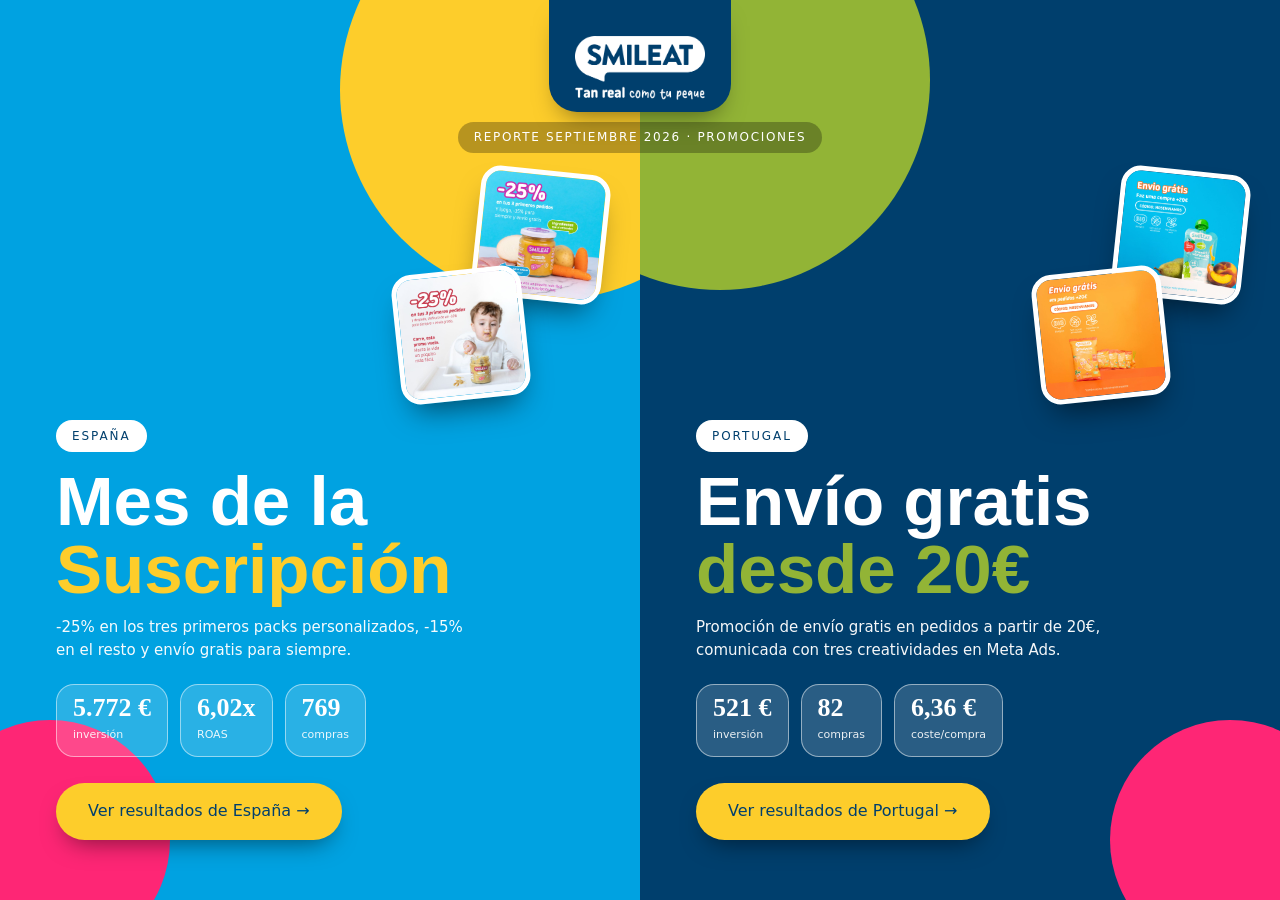
==== commit 8eb6b61e: "Add files via upload" ====
--- a/index.html
+++ b/index.html
@@ -35,7 +35,7 @@
 </main>
 <script src="data.js"></script><script src="common.js"></script>
 <script>
-const T=DATA.totals,G=DATA.google.account,sp=T.spend_meta_es+G.cost,vl=T.val_meta_es+G.val;
+const T=DATA.totals,G=DATA.google.groups.reduce((a,g)=>({cost:a.cost+g.cost,val:a.val+g.val,conv:a.conv+g.conv}),{cost:0,val:0,conv:0}),sp=T.spend_meta_es+G.cost,vl=T.val_meta_es+G.val;
 const m=(a)=>a.map(([v,l])=>`<div><b>${v}</b><span>${l}</span></div>`).join('');
 $('mini-es').innerHTML=m([[eur(sp),'inversión'],[x(vl/sp),'ROAS'],[num(T.res_meta_es+Math.round(G.conv)),'compras']]);
 $('mini-pt').innerHTML=m([[eur(T.spend_pt),'inversión'],[num(T.res_pt),'compras'],[eur(T.spend_pt/T.res_pt,2),'coste/compra']]);
--- a/style.css
+++ b/style.css
@@ -126,7 +126,7 @@
 /* gate (index) */
 .gate{min-height:100vh;display:grid;grid-template-columns:1fr 1fr;position:relative;background:var(--navy)}
 .gate-top{position:absolute;z-index:10;left:0;right:0;top:0;display:flex;flex-direction:column;align-items:center;padding-top:26px;pointer-events:none;text-align:center;color:#fff}
-.gate-top .lg{background:var(--navy);padding:10px 26px 12px;border-radius:0 0 28px 28px;margin-top:-26px;padding-top:36px;box-shadow:0 14px 26px -12px rgba(0,0,0,.5)}.gate-top img{height:64px}.gate-top span{margin-top:10px;font-size:12px;letter-spacing:.14em;text-transform:uppercase;font-weight:600;background:rgba(0,0,0,.28);padding:6px 16px;border-radius:99px}
+.gate-top .lg{background:var(--navy);padding:10px 26px 12px;border-radius:0 0 28px 28px;margin-top:-26px;padding-top:36px;box-shadow:0 14px 26px -12px rgba(0,0,0,.5)}.gate-top img{height:64px}.gate-top span{margin-top:10px;font-size:12px;letter-spacing:.14em;text-transform:uppercase;font-weight:400;background:rgba(0,0,0,.28);padding:6px 16px;border-radius:99px}
 .door{position:relative;overflow:hidden;color:#fff;text-decoration:none;padding:190px 56px 60px;display:flex;flex-direction:column;justify-content:flex-end;min-height:100vh;transition:flex .3s}
 .door.es{background:var(--blue)}.door.pt{background:var(--navy)}
 .door .blob{position:absolute;border-radius:50%;pointer-events:none;transition:transform .5s}
@@ -136,17 +136,17 @@
 .door.pt .b2{width:240px;height:240px;right:-70px;bottom:-60px;background:var(--pink)}
 .door:hover .b1{transform:scale(1.12)}.door:hover .b2{transform:scale(1.2)}
 .door>*{position:relative;z-index:1}
-.door .flagl{font-size:12px;letter-spacing:.16em;font-weight:600;background:#fff;color:var(--navy);padding:7px 16px;border-radius:99px;align-self:flex-start;margin-bottom:16px}
-.door h2{font-size:clamp(40px,5.4vw,72px);line-height:.98;color:#fff;margin-bottom:12px}.door h2 em{font-style:normal;color:var(--yellow);display:block}
+.door .flagl{font-size:12px;letter-spacing:.16em;font-weight:400;background:#fff;color:var(--navy);padding:7px 16px;border-radius:99px;align-self:flex-start;margin-bottom:16px}
+.door h2{font-family:'Nunito',sans-serif;font-weight:900;font-size:clamp(40px,5.4vw,72px);line-height:.98;color:#fff;margin-bottom:12px}.door h2 em{font-style:normal;color:var(--yellow);display:block}
 .door.pt h2 em{color:var(--green)}
-.door p.d{font-size:15px;max-width:420px;opacity:.96;margin-bottom:22px}
+.door p.d{font-weight:400;font-size:15px;max-width:420px;opacity:.96;margin-bottom:22px}
 .door .mini{display:flex;flex-wrap:wrap;gap:12px;margin-bottom:26px}
 .door .mini div{background:rgba(255,255,255,.16);border:1.5px solid rgba(255,255,255,.5);border-radius:18px;padding:10px 16px}
-.door .mini b{display:block;font-family:'Nunito';font-weight:900;font-size:26px;line-height:1}.door .mini span{font-size:11px;font-weight:500;opacity:.9}
+.door .mini b{display:block;font-family:'Nunito';font-weight:900;font-size:26px;line-height:1}.door .mini span{font-size:11px;font-weight:400;opacity:.9}
 .door .pics{position:absolute!important;right:34px;top:170px;width:210px;height:230px;z-index:1}
 .door .pics img{position:absolute;width:130px;height:130px;object-fit:cover;border-radius:20px;border:5px solid #fff;box-shadow:0 18px 30px -12px rgba(0,0,0,.55);transition:transform .35s}
 .door .pics img:first-child{right:0;top:0;transform:rotate(6deg)}.door .pics img:last-child{left:0;bottom:0;transform:rotate(-6deg)}
 .door:hover .pics img:first-child{transform:rotate(9deg) translateY(-8px)}.door:hover .pics img:last-child{transform:rotate(-9deg) translateY(8px)}
-.door .go{align-self:flex-start;background:var(--yellow);color:var(--navy);font-weight:600;font-size:16px;padding:16px 32px;border-radius:99px;box-shadow:0 12px 24px -10px rgba(0,0,0,.5);transition:.25s}
+.door .go{align-self:flex-start;background:var(--yellow);color:var(--navy);font-weight:400;font-size:16px;padding:16px 32px;border-radius:99px;box-shadow:0 12px 24px -10px rgba(0,0,0,.5);transition:.25s}
 .door:hover .go{transform:translateX(8px);background:#fff}
 @media(max-width:860px){.gate{grid-template-columns:1fr}.door{min-height:0;padding:170px 24px 40px}.door.pt{padding-top:60px}.door .pics{width:150px;height:200px;top:150px;right:12px}.door.pt .pics{top:40px}.door .pics img{width:110px;height:110px}.gate-top img{height:56px}}
